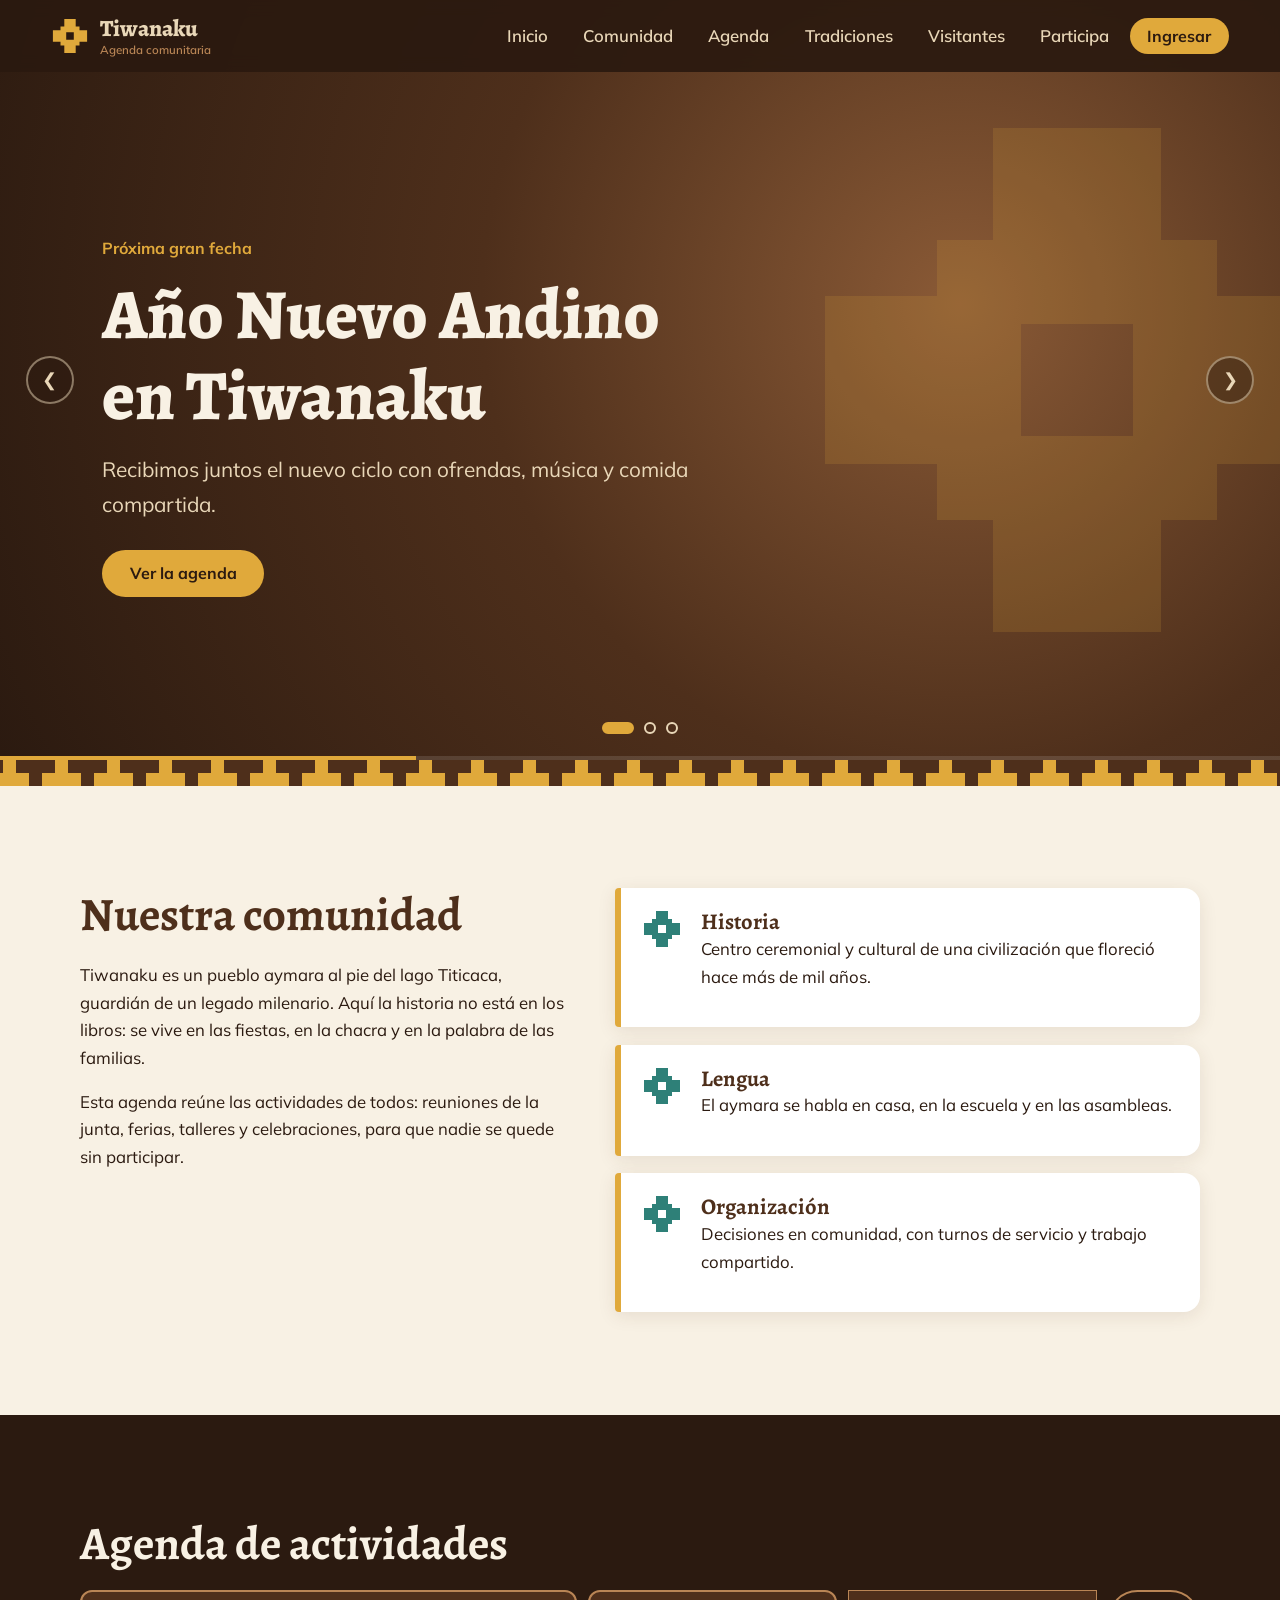
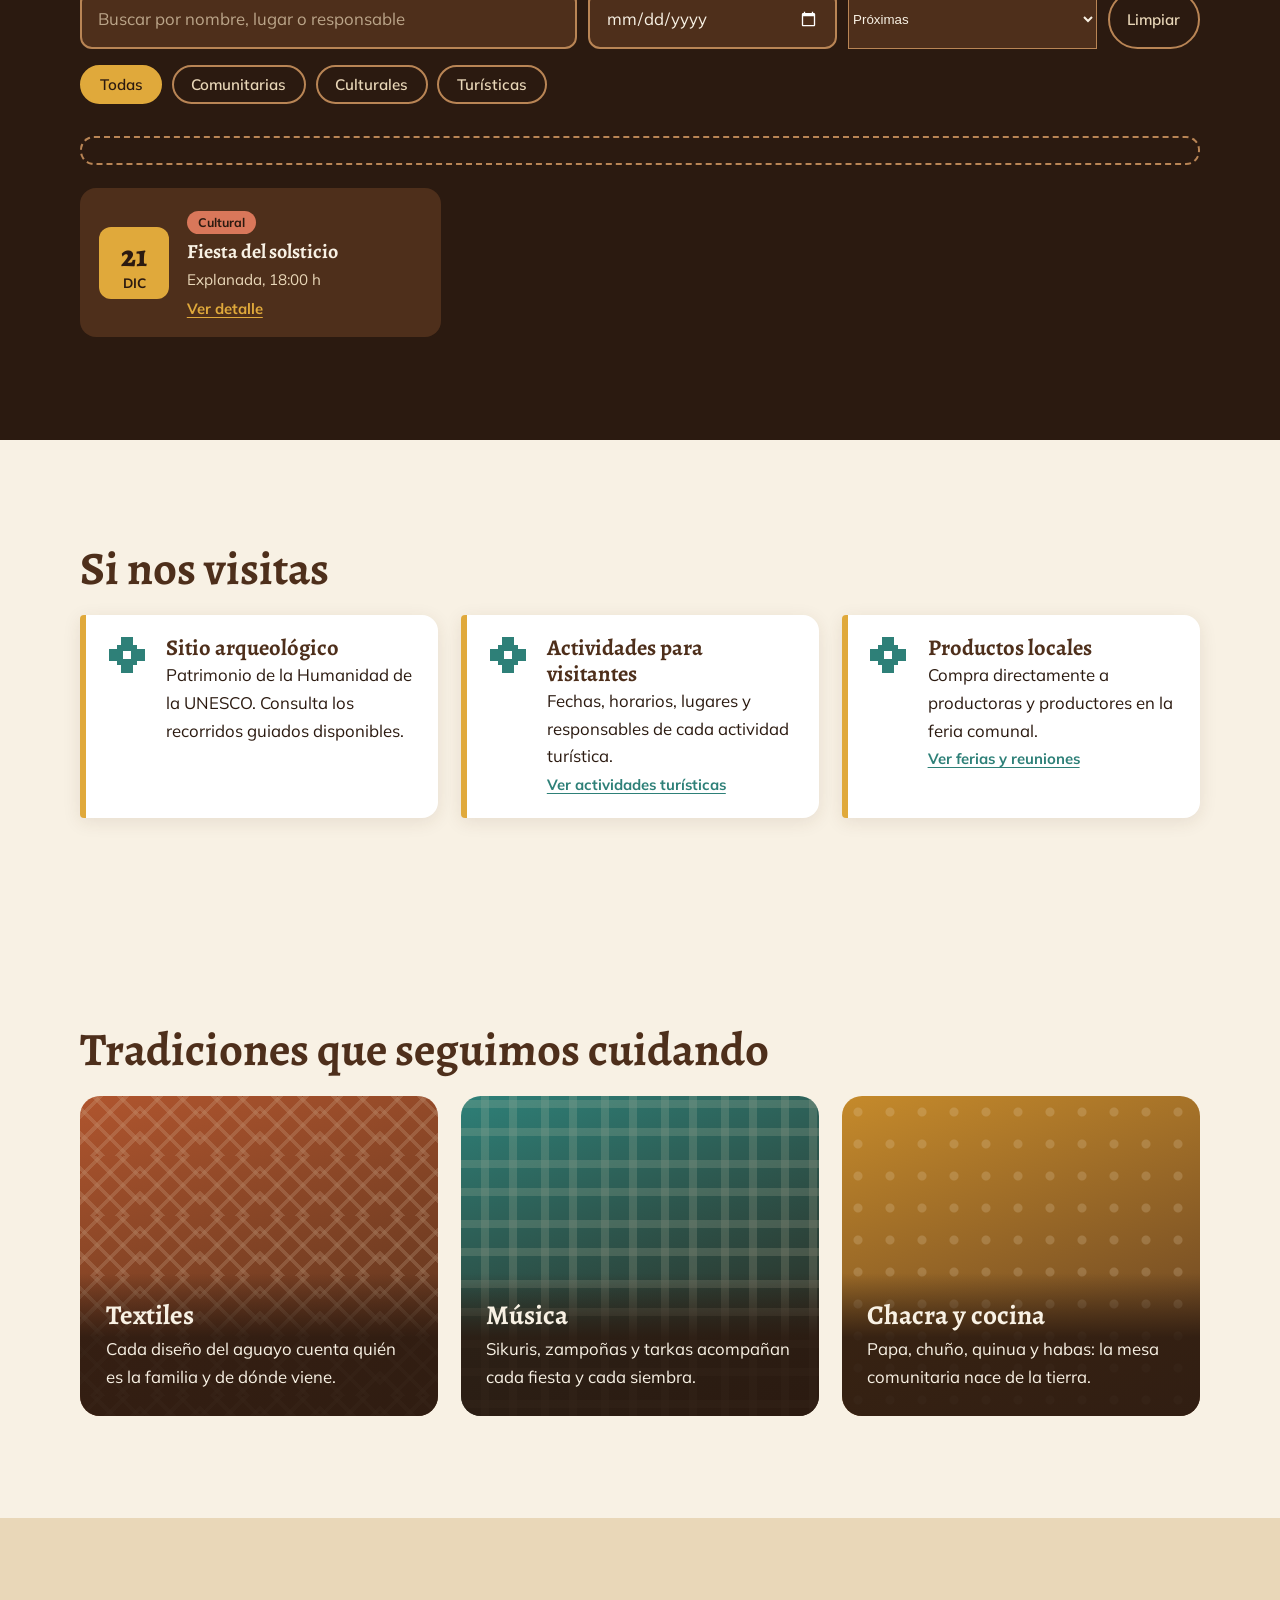
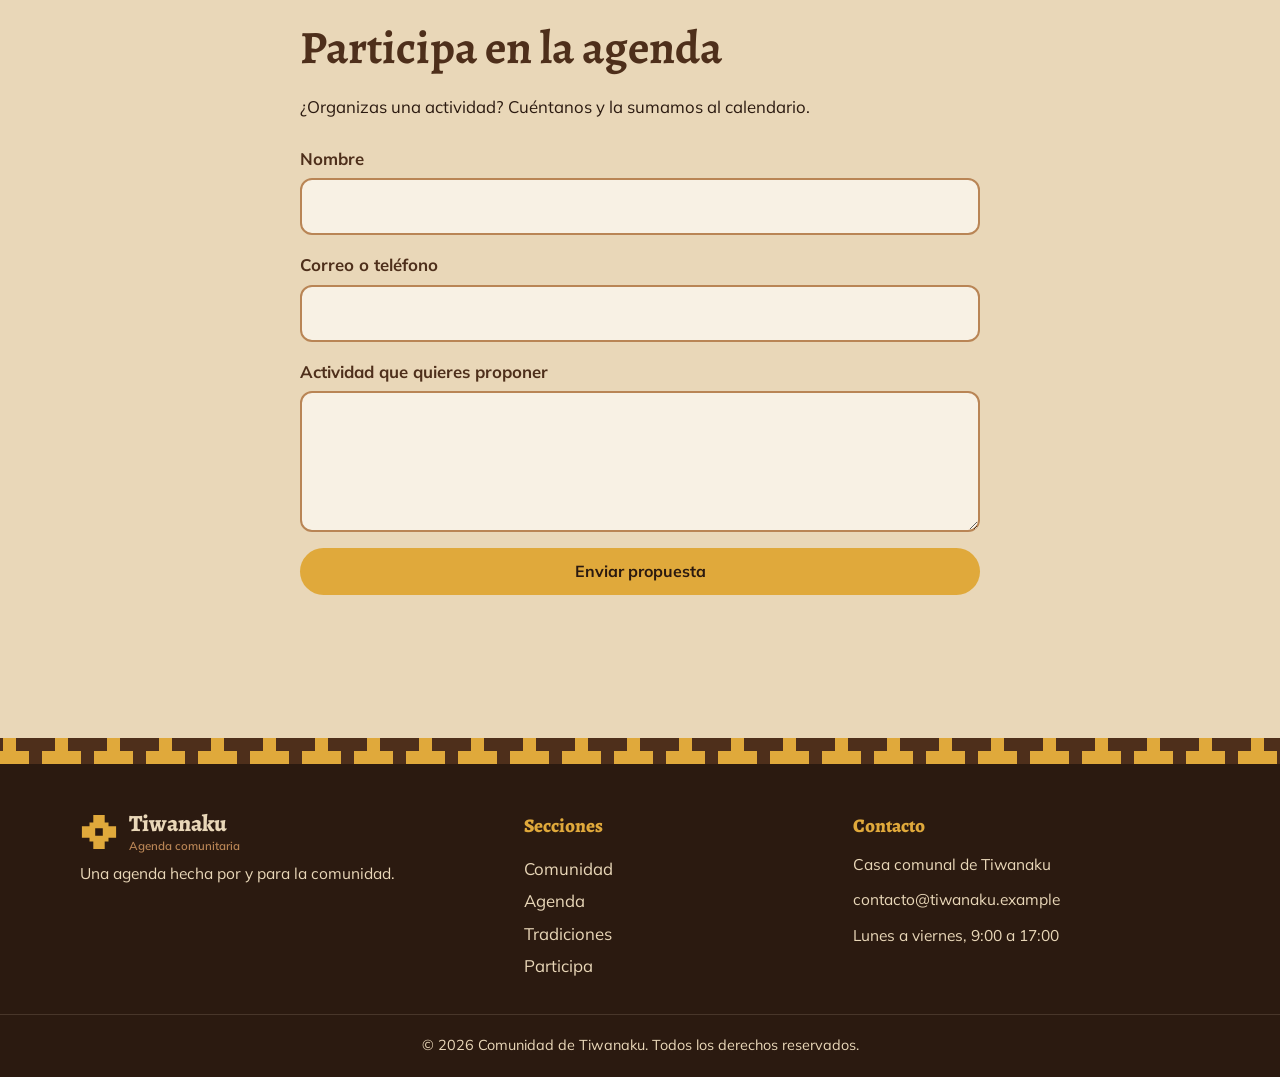
==== index.html @ 6aee9c8d "primer commit" ====
<!DOCTYPE html>
<html lang="es">
<head>
<meta charset="UTF-8">
<meta name="viewport" content="width=device-width, initial-scale=1">
<title>Agenda Comunitaria de Tiwanaku</title>
<meta name="description" content="Agenda de actividades, tradiciones y noticias de la comunidad de Tiwanaku.">
<link rel="preconnect" href="https://fonts.googleapis.com">
<link rel="preconnect" href="https://fonts.gstatic.com" crossorigin>
<link href="https://fonts.googleapis.com/css2?family=Alegreya:wght@500;700;800&family=Mulish:wght@400;600;700&display=swap" rel="stylesheet">
<link rel="stylesheet" href="styles.css">
</head>
<body>

<!-- SVG reutilizable: chakana (cruz andina escalonada) -->
<svg width="0" height="0" style="position:absolute" aria-hidden="true">
  <symbol id="chakana" viewBox="0 0 100 100">
    <path d="M35 5h30v20h10v10h20v30H75v10H65v20H35V75H25V65H5V35h20V25h10z M40 40v20h20V40z" fill="currentColor" fill-rule="evenodd"/>
  </symbol>
</svg>

<header class="header" id="inicio-top">
  <a class="logo" href="#inicio">
    <svg class="logo-icon"><use href="#chakana"/></svg>
    <span>Tiwanaku<small>Agenda comunitaria</small></span>
  </a>
  <button class="menu-btn" id="menuBtn" aria-label="Abrir menú" aria-expanded="false" aria-controls="nav">
    <span></span><span></span><span></span>
  </button>
  <nav class="nav" id="nav">
    <a href="#inicio">Inicio</a>
    <a href="#comunidad">Comunidad</a>
    <a href="#agenda">Agenda</a>
    <a href="#tradiciones">Tradiciones</a>
    <a href="#turismo">Visitantes</a>
    <a href="#participa">Participa</a>
    <button class="nav-cta" id="loginBtn" type="button">Ingresar</button>
  </nav>
</header>

<main>
  <!-- CARRUSEL -->
  <section class="hero" id="inicio" aria-roledescription="carrusel" aria-label="Destacados">
    <div class="slides" id="slides">
      <article class="slide active s1">
        <svg class="slide-art" aria-hidden="true"><use href="#chakana"/></svg>
        <div class="slide-text">
          <p class="kicker">Próxima gran fecha</p>
          <h1>Año Nuevo Andino en Tiwanaku</h1>
          <p>Recibimos juntos el nuevo ciclo con ofrendas, música y comida compartida.</p>
          <a class="btn" href="#agenda">Ver la agenda</a>
        </div>
      </article>
      <article class="slide s2">
        <svg class="slide-art" aria-hidden="true"><use href="#chakana"/></svg>
        <div class="slide-text">
          <p class="kicker">Mercado comunal</p>
          <h1>Feria de productores cada sábado</h1>
          <p>Papa nativa, quinua, tejidos y cerámica hechos por familias de la comunidad.</p>
          <a class="btn" href="#agenda">Ver horarios</a>
        </div>
      </article>
      <article class="slide s3">
        <svg class="slide-art" aria-hidden="true"><use href="#chakana"/></svg>
        <div class="slide-text">
          <p class="kicker">Saberes vivos</p>
          <h1>Talleres de tejido, música y lengua</h1>
          <p>Las abuelas y los abuelos enseñan aymara, sikuris y telar a las nuevas generaciones.</p>
          <a class="btn" href="#tradiciones">Conocer más</a>
        </div>
      </article>
    </div>
    <button class="arrow prev" id="prev" aria-label="Anterior">&#10094;</button>
    <button class="arrow next" id="next" aria-label="Siguiente">&#10095;</button>
    <div class="dots" id="dots"></div>
    <div class="progress"><i id="bar"></i></div>
  </section>

  <div class="greca" aria-hidden="true"></div>

  <!-- COMUNIDAD -->
  <section class="section" id="comunidad">
    <div class="wrap two-col">
      <div class="reveal">
        <h2>Nuestra comunidad</h2>
        <p>Tiwanaku es un pueblo aymara al pie del lago Titicaca, guardián de un legado milenario. Aquí la historia no está en los libros: se vive en las fiestas, en la chacra y en la palabra de las familias.</p>
        <p>Esta agenda reúne las actividades de todos: reuniones de la junta, ferias, talleres y celebraciones, para que nadie se quede sin participar.</p>
      </div>
      <div class="cards">
        <div class="card reveal"><svg><use href="#chakana"/></svg><h3>Historia</h3><p>Centro ceremonial y cultural de una civilización que floreció hace más de mil años.</p></div>
        <div class="card reveal"><svg><use href="#chakana"/></svg><h3>Lengua</h3><p>El aymara se habla en casa, en la escuela y en las asambleas.</p></div>
        <div class="card reveal"><svg><use href="#chakana"/></svg><h3>Organización</h3><p>Decisiones en comunidad, con turnos de servicio y trabajo compartido.</p></div>
      </div>
    </div>
  </section>

  <!-- AGENDA -->
  <section class="section dark" id="agenda">
    <div class="wrap">
      <h2 class="reveal">Agenda de actividades</h2>
      <div class="toolbar reveal">
        <input type="search" id="q" placeholder="Buscar por nombre, lugar o responsable" aria-label="Buscar actividades">
        <input type="date" id="fecha" aria-label="Filtrar por fecha">
        <select id="vista" aria-label="Mostrar actividades">
          <option value="prox">Próximas</option><option value="ant">Anteriores</option><option value="all">Todas</option>
        </select>
        <button class="chip" id="clear" type="button">Limpiar</button>
      </div>
      <div class="filters reveal" role="group" aria-label="Tipo de actividad">
        <button class="chip on" data-f="all">Todas</button>
        <button class="chip" data-f="comunitaria">Comunitarias</button>
        <button class="chip" data-f="cultural">Culturales</button>
        <button class="chip" data-f="turistica">Turísticas</button>
      </div>
      <div class="gestion" id="gestion" hidden></div>
      <div class="events" id="events" aria-live="polite"></div>
      <p class="empty" id="empty" hidden>No se encontraron actividades con estos filtros.</p>
    </div>
  </section>

  <!-- VISITANTES -->
  <section class="section" id="turismo">
    <div class="wrap">
      <h2 class="reveal">Si nos visitas</h2>
      <div class="grid3">
        <div class="card reveal"><svg><use href="#chakana"/></svg><h3>Sitio arqueológico</h3><p>Patrimonio de la Humanidad de la UNESCO. Consulta los recorridos guiados disponibles.</p></div>
        <div class="card reveal"><svg><use href="#chakana"/></svg><h3>Actividades para visitantes</h3><p>Fechas, horarios, lugares y responsables de cada actividad turística.</p><p><a class="link" href="#agenda" data-tipo="turistica">Ver actividades turísticas</a></p></div>
        <div class="card reveal"><svg><use href="#chakana"/></svg><h3>Productos locales</h3><p>Compra directamente a productoras y productores en la feria comunal.</p><p><a class="link" href="#agenda" data-tipo="comunitaria">Ver ferias y reuniones</a></p></div>
      </div>
    </div>
  </section>

  <!-- TRADICIONES -->
  <section class="section" id="tradiciones">
    <div class="wrap">
      <h2 class="reveal">Tradiciones que seguimos cuidando</h2>
      <div class="grid3">
        <figure class="trad reveal t1"><figcaption><h3>Textiles</h3><p>Cada diseño del aguayo cuenta quién es la familia y de dónde viene.</p></figcaption></figure>
        <figure class="trad reveal t2"><figcaption><h3>Música</h3><p>Sikuris, zampoñas y tarkas acompañan cada fiesta y cada siembra.</p></figcaption></figure>
        <figure class="trad reveal t3"><figcaption><h3>Chacra y cocina</h3><p>Papa, chuño, quinua y habas: la mesa comunitaria nace de la tierra.</p></figcaption></figure>
      </div>
    </div>
  </section>

  <!-- PARTICIPA -->
  <section class="section soft" id="participa">
    <div class="wrap narrow reveal">
      <h2>Participa en la agenda</h2>
      <p>¿Organizas una actividad? Cuéntanos y la sumamos al calendario.</p>
      <form id="form" novalidate>
        <label>Nombre<input name="nombre" required autocomplete="name"></label>
        <label>Correo o teléfono<input name="contacto" required autocomplete="email"></label>
        <label>Actividad que quieres proponer<textarea name="msg" rows="4" required></textarea></label>
        <button class="btn" type="submit">Enviar propuesta</button>
        <p class="note" id="note" role="status"></p>
      </form>
    </div>
  </section>
</main>

<footer class="footer">
  <div class="greca" aria-hidden="true"></div>
  <div class="wrap foot-grid">
    <div>
      <a class="logo" href="#inicio"><svg class="logo-icon"><use href="#chakana"/></svg><span>Tiwanaku<small>Agenda comunitaria</small></span></a>
      <p>Una agenda hecha por y para la comunidad.</p>
    </div>
    <div><h4>Secciones</h4><a href="#comunidad">Comunidad</a><a href="#agenda">Agenda</a><a href="#tradiciones">Tradiciones</a><a href="#participa">Participa</a></div>
    <div><h4>Contacto</h4><p>Casa comunal de Tiwanaku</p><p>contacto@tiwanaku.example</p><p>Lunes a viernes, 9:00 a 17:00</p></div>
  </div>
  <p class="copy">&copy; <span id="year"></span> Comunidad de Tiwanaku. Todos los derechos reservados.</p>
</footer>

<dialog id="dlgLogin" aria-labelledby="tLogin"><div class="dlg">
  <h3 id="tLogin">Iniciar sesión</h3>
  <form id="loginForm" novalidate>
    <label>Usuario<input name="u" autocomplete="username" required></label>
    <label>Contraseña<input name="p" type="password" autocomplete="current-password" required></label>
    <p class="note" id="loginNote" role="alert"></p>
    <div class="row"><button class="btn" type="submit">Ingresar</button><button class="btn ghost" type="button" data-close>Cancelar</button></div>
    <p class="hint">Versión de demostración. Usuarios: alcalde, secretaria, organizador, comunario, visitante. Clave: 1234</p>
  </form>
</div></dialog>

<dialog id="dlgInfo" aria-labelledby="iTitle"><div class="dlg">
  <div id="info"></div>
  <div class="row"><button class="btn ghost" type="button" data-close>Cerrar</button></div>
</div></dialog>

<dialog id="dlgForm" aria-labelledby="fTitle"><div class="dlg">
  <h3 id="fTitle">Nueva actividad</h3>
  <form id="actForm" novalidate>
    <input type="hidden" name="id">
    <label>Nombre<input name="nombre" required></label>
    <label>Descripción<textarea name="descripcion" rows="3" required></textarea></label>
    <div class="two"><label>Fecha<input name="fecha" type="date" required></label><label>Hora<input name="hora" type="time" required></label></div>
    <label>Lugar<input name="lugar" required></label>
    <div class="two"><label>Tipo<select name="tipo"><option value="comunitaria">Comunitaria</option><option value="cultural">Cultural</option><option value="turistica">Turística</option></select></label>
    <label>Responsable<input name="responsable" required></label></div>
    <p class="note" id="actNote" role="alert"></p>
    <div class="row"><button class="btn" type="submit">Guardar</button><button class="btn ghost" type="button" data-close>Cancelar</button></div>
  </form>
</div></dialog>

<dialog id="dlgRep" aria-labelledby="rTitle"><div class="dlg">
  <h3 id="rTitle">Reporte de actividades</h3>
  <div id="rep"></div>
  <div class="row"><button class="btn" type="button" onclick="window.print()">Imprimir</button><button class="btn ghost" type="button" data-close>Cerrar</button></div>
</div></dialog>

<button class="top" id="top" aria-label="Volver arriba">&#8593;</button>
<script src="script.js"></script>
</body>
</html>
---- styles.css ----
:root{
  --cafe-900:#2B1A10; --cafe-700:#4E2F1B; --cafe-500:#8A5A36; --adobe:#B98555;
  --arena:#E9D7B8; --hueso:#F8F1E4; --ocre:#E0A93B; --turquesa:#2E8078;
  --serif:'Alegreya',Georgia,serif; --sans:'Mulish',system-ui,-apple-system,'Segoe UI',sans-serif;
  --h:72px;
}
*{box-sizing:border-box;margin:0;padding:0}
html{scroll-behavior:smooth;scroll-padding-top:var(--h)}
body{font-family:var(--sans);color:var(--cafe-900);background:var(--hueso);line-height:1.65;font-size:1.05rem}
a{color:inherit;text-decoration:none}
h1,h2,h3{font-family:var(--serif);line-height:1.15}
h2{font-size:clamp(1.9rem,4vw,2.9rem);color:var(--cafe-700);margin-bottom:1.2rem}
:focus-visible{outline:3px solid var(--ocre);outline-offset:3px}
.wrap{width:min(1120px,92%);margin-inline:auto}
.narrow{width:min(680px,92%)}

/* HEADER */
.header{position:fixed;inset:0 0 auto 0;height:var(--h);z-index:50;display:flex;align-items:center;justify-content:space-between;padding:0 4%;background:rgba(43,26,16,.92);backdrop-filter:blur(8px);color:var(--arena);transition:box-shadow .3s}
.header.scrolled{box-shadow:0 6px 24px rgba(0,0,0,.35)}
.logo{display:flex;align-items:center;gap:.7rem;font-family:var(--serif);font-weight:800;font-size:1.45rem;line-height:1}
.logo small{display:block;font-family:var(--sans);font-weight:600;font-size:.72rem;color:var(--adobe);margin-top:.25rem}
.logo-icon{width:38px;height:38px;color:var(--ocre);transition:transform .8s}
.logo:hover .logo-icon{transform:rotate(90deg)}
.nav{display:flex;align-items:center;gap:.4rem}
.nav a{padding:.5rem .9rem;border-radius:999px;font-weight:600;position:relative;transition:background .25s,color .25s}
.nav a:hover{background:rgba(233,215,184,.14);color:#fff}
.nav .nav-cta{background:var(--ocre);color:var(--cafe-900)}
.nav .nav-cta:hover{background:#f0bb52;color:var(--cafe-900)}
.menu-btn{display:none;background:none;border:0;width:44px;height:44px;cursor:pointer;flex-direction:column;justify-content:center;align-items:center;gap:6px}
.menu-btn span{width:26px;height:3px;background:var(--arena);border-radius:2px;transition:transform .3s,opacity .3s}
.menu-btn[aria-expanded=true] span:nth-child(1){transform:translateY(9px) rotate(45deg)}
.menu-btn[aria-expanded=true] span:nth-child(2){opacity:0}
.menu-btn[aria-expanded=true] span:nth-child(3){transform:translateY(-9px) rotate(-45deg)}

/* CARRUSEL */
.hero{position:relative;height:min(92vh,760px);min-height:520px;overflow:hidden;background:var(--cafe-900);color:var(--hueso)}
.slides{position:absolute;inset:0}
.slide{position:absolute;inset:0;display:flex;align-items:center;padding:var(--h) 8% 0;opacity:0;visibility:hidden;transition:opacity 1s ease,visibility 1s}
.slide.active{opacity:1;visibility:visible}
.s1{background:radial-gradient(circle at 75% 40%,#8A5A36 0,#4E2F1B 45%,#2B1A10 100%)}
.s2{background:radial-gradient(circle at 25% 60%,#A06B3F 0,#5C3A22 45%,#2B1A10 100%)}
.s3{background:radial-gradient(circle at 70% 55%,#2E6B65 0,#3E3524 50%,#2B1A10 100%)}
.slide-art{position:absolute;right:-6%;top:50%;width:min(62vw,560px);height:min(62vw,560px);color:var(--ocre);opacity:.16;transform:translateY(-50%) rotate(0);animation:spin 90s linear infinite}
@keyframes spin{to{transform:translateY(-50%) rotate(360deg)}}
.slide-text{position:relative;max-width:640px}
.kicker{color:var(--ocre);font-weight:700;margin-bottom:.8rem;font-size:1rem}
.slide h1{font-size:clamp(2.3rem,6vw,4.4rem);font-weight:800;margin-bottom:1rem}
.slide-text>p:not(.kicker){font-size:clamp(1.05rem,2vw,1.3rem);color:var(--arena);margin-bottom:1.8rem;max-width:52ch}
.slide.active .slide-text>*{animation:rise .9s cubic-bezier(.2,.7,.2,1) both}
.slide.active .slide-text>:nth-child(2){animation-delay:.12s}
.slide.active .slide-text>:nth-child(3){animation-delay:.24s}
.slide.active .slide-text>:nth-child(4){animation-delay:.36s}
@keyframes rise{from{opacity:0;transform:translateY(28px)}to{opacity:1;transform:none}}
.btn{display:inline-block;background:var(--ocre);color:var(--cafe-900);font:700 1rem var(--sans);padding:.85rem 1.7rem;border:0;border-radius:999px;cursor:pointer;transition:transform .25s,box-shadow .25s,background .25s}
.btn:hover{transform:translateY(-3px);box-shadow:0 10px 22px rgba(224,169,59,.35);background:#f0bb52}
.arrow{position:absolute;top:50%;transform:translateY(-50%);z-index:5;width:48px;height:48px;border-radius:50%;border:2px solid rgba(233,215,184,.5);background:rgba(43,26,16,.45);color:var(--arena);font-size:1.1rem;cursor:pointer;transition:background .25s}
.arrow:hover{background:var(--ocre);color:var(--cafe-900)}
.prev{left:2%}.next{right:2%}
.dots{position:absolute;bottom:26px;left:50%;transform:translateX(-50%);display:flex;gap:10px;z-index:5}
.dots button{width:12px;height:12px;border-radius:50%;border:2px solid var(--arena);background:transparent;cursor:pointer;transition:all .3s}
.dots button.on{background:var(--ocre);border-color:var(--ocre);width:32px;border-radius:8px}
.progress{position:absolute;bottom:0;left:0;right:0;height:4px;background:rgba(255,255,255,.12)}
.progress i{display:block;height:100%;width:0;background:var(--ocre)}

/* GRECA ESCALONADA (motivo andino) */
.greca{height:26px;background-color:var(--cafe-700);background-image:url("data:image/svg+xml,%3Csvg xmlns='http://www.w3.org/2000/svg' width='52' height='26'%3E%3Cpath d='M0 26V13h13V0h13v13h13v13z' fill='%23E0A93B'/%3E%3C/svg%3E");background-size:52px 26px;background-repeat:repeat-x;background-position:bottom}

/* SECCIONES */
.section{padding:clamp(3.5rem,8vw,6.5rem) 0}
.two-col{display:grid;grid-template-columns:1fr 1.2fr;gap:3rem;align-items:start}
.two-col p{margin-bottom:1rem;max-width:60ch}
.cards{display:grid;gap:1.1rem}
.card{background:#fff;border-left:6px solid var(--ocre);padding:1.3rem 1.5rem 1.3rem 5rem;position:relative;border-radius:4px 16px 16px 4px;box-shadow:0 4px 18px rgba(78,47,27,.1);transition:transform .3s,box-shadow .3s}
.card:hover{transform:translateX(8px);box-shadow:0 10px 26px rgba(78,47,27,.18)}
.card svg{position:absolute;left:1.3rem;top:1.3rem;width:40px;height:40px;color:var(--turquesa)}
.card h3{font-size:1.4rem;color:var(--cafe-700)}

.dark{background:var(--cafe-900);color:var(--arena)}
.dark h2{color:var(--hueso)}
.filters{display:flex;flex-wrap:wrap;gap:.6rem;margin-bottom:2rem}
.chip{font:600 .95rem var(--sans);padding:.5rem 1.1rem;border-radius:999px;border:2px solid var(--adobe);background:transparent;color:var(--arena);cursor:pointer;transition:all .25s}
.chip:hover{border-color:var(--ocre)}
.chip.on{background:var(--ocre);border-color:var(--ocre);color:var(--cafe-900)}
.events{display:grid;grid-template-columns:repeat(auto-fill,minmax(320px,1fr));gap:1.2rem}
.event{display:flex;gap:1.1rem;align-items:center;background:var(--cafe-700);padding:1.2rem;border-radius:16px;transition:transform .3s,background .3s;animation:pop .5s both}
.event:hover{transform:translateY(-6px);background:#5E3A22}
.event[hidden]{display:none}
@keyframes pop{from{opacity:0;transform:scale(.94)}to{opacity:1;transform:none}}
.event time{flex:none;width:70px;text-align:center;background:var(--ocre);color:var(--cafe-900);border-radius:12px;padding:.5rem 0;font-weight:700;font-size:.85rem;line-height:1.1}
.event time b{display:block;font:800 1.9rem var(--serif)}
.event h3{font-size:1.25rem;color:var(--hueso);margin-bottom:.25rem}
.event p{font-size:.95rem;color:var(--arena)}
.empty{margin-top:1.5rem;font-style:italic}

.grid3{display:grid;grid-template-columns:repeat(auto-fit,minmax(260px,1fr));gap:1.4rem}
.trad{min-height:320px;border-radius:20px;overflow:hidden;position:relative;display:flex;align-items:flex-end;color:var(--hueso);transition:transform .4s}
.trad::before{content:"";position:absolute;inset:0;background-size:60px 60px;opacity:.35;transition:transform .8s}
.trad:hover{transform:translateY(-8px)}
.trad:hover::before{transform:scale(1.15) rotate(3deg)}
.t1{background:linear-gradient(160deg,#B0552E,#4E2F1B)}
.t2{background:linear-gradient(160deg,#2E8078,#2B1A10)}
.t3{background:linear-gradient(160deg,#C58A2B,#5C3A22)}
.t1::before{background-image:repeating-linear-gradient(45deg,transparent 0 14px,rgba(233,215,184,.5) 14px 18px),repeating-linear-gradient(-45deg,transparent 0 14px,rgba(233,215,184,.5) 14px 18px)}
.t2::before{background-image:repeating-linear-gradient(90deg,transparent 0 20px,rgba(233,215,184,.45) 20px 28px),repeating-linear-gradient(0deg,transparent 0 20px,rgba(233,215,184,.45) 20px 28px)}
.t3::before{background-image:radial-gradient(circle,rgba(233,215,184,.6) 4px,transparent 5px);background-size:32px 32px}
.trad figcaption{position:relative;padding:1.6rem;background:linear-gradient(transparent,rgba(43,26,16,.88) 45%);width:100%}
.trad h3{font-size:1.7rem;margin-bottom:.3rem}

.soft{background:var(--arena)}
form{display:grid;gap:1rem;margin-top:1.5rem}
label{display:grid;gap:.35rem;font-weight:700;color:var(--cafe-700)}
input,textarea{font:inherit;padding:.8rem 1rem;border:2px solid var(--adobe);border-radius:12px;background:var(--hueso);color:var(--cafe-900);transition:border-color .25s,box-shadow .25s}
input:focus,textarea:focus{outline:0;border-color:var(--turquesa);box-shadow:0 0 0 4px rgba(46,128,120,.2)}
.invalid{border-color:#B0352E}
.note{font-weight:700;color:var(--turquesa);min-height:1.5em}

/* FOOTER */
.footer{background:var(--cafe-900);color:var(--arena)}
.foot-grid{display:grid;grid-template-columns:1.4fr 1fr 1.2fr;gap:2.5rem;padding:3rem 0 2rem}
.foot-grid h4{font:800 1.2rem var(--serif);color:var(--ocre);margin-bottom:.8rem}
.foot-grid a:not(.logo){display:block;padding:.15rem 0;transition:color .2s,padding .2s}
.foot-grid a:not(.logo):hover{color:var(--ocre);padding-left:6px}
.foot-grid p{margin-top:.6rem;font-size:.97rem}
.copy{text-align:center;padding:1.2rem 4%;border-top:1px solid rgba(233,215,184,.15);font-size:.9rem}
.top{position:fixed;right:20px;bottom:20px;width:48px;height:48px;border-radius:50%;border:0;background:var(--ocre);color:var(--cafe-900);font-size:1.3rem;font-weight:700;cursor:pointer;opacity:0;transform:translateY(20px);pointer-events:none;transition:all .3s;z-index:40}
.top.show{opacity:1;transform:none;pointer-events:auto}

/* ANIMACION AL HACER SCROLL */
.reveal{opacity:0;transform:translateY(34px);transition:opacity .8s ease,transform .8s cubic-bezier(.2,.7,.2,1)}
.reveal.in{opacity:1;transform:none}

/* RESPONSIVE */
@media(max-width:900px){
  .two-col,.foot-grid{grid-template-columns:1fr}
  .menu-btn{display:flex}
  .nav{position:fixed;top:var(--h);left:0;right:0;flex-direction:column;align-items:stretch;background:var(--cafe-900);padding:1rem 4% 1.5rem;gap:.3rem;transform:translateY(-130%);transition:transform .4s ease;box-shadow:0 14px 24px rgba(0,0,0,.4)}
  .nav.open{transform:none}
  .nav a{padding:.85rem 1rem;text-align:center}
}
@media(max-width:600px){
  html{font-size:15.5px}
  .arrow{display:none}
  .slide{padding-inline:6%}
  .events{grid-template-columns:1fr}
  .event time{width:62px}
}
@media(prefers-reduced-motion:reduce){
  *,*::before,*::after{animation:none!important;transition:none!important;scroll-behavior:auto!important}
  .reveal{opacity:1;transform:none}
}

/* ---- Agenda dinámica, sesión y diálogos ---- */
.nav button.nav-cta{font:700 1rem var(--sans);border:0;cursor:pointer;padding:.5rem 1.1rem;border-radius:999px;background:var(--ocre);color:var(--cafe-900);transition:background .25s}
.nav button.nav-cta:hover{background:#f0bb52}
.toolbar{display:grid;grid-template-columns:2fr 1fr 1fr auto;gap:.7rem;margin-bottom:1rem}
.toolbar input,.toolbar select{background:var(--cafe-700);color:var(--hueso);border-color:var(--adobe)}
.toolbar ::placeholder{color:var(--arena);opacity:.7}
.toolbar input[type=date]{color-scheme:dark}
.gestion{display:flex;flex-wrap:wrap;align-items:center;gap:.8rem;margin-bottom:1.4rem;padding:.8rem 1.1rem;border:2px dashed var(--adobe);border-radius:14px}
.gestion span{margin-right:auto}
.btn.sm{padding:.5rem 1.1rem;font-size:.92rem}
.btn.ghost{background:transparent;border:2px solid var(--adobe);color:inherit}
.btn.ghost:hover{background:rgba(185,133,85,.2);box-shadow:none}
.tag{display:inline-block;font-size:.78rem;font-weight:700;padding:.1rem .7rem;border-radius:999px;margin-bottom:.35rem;background:var(--adobe);color:var(--cafe-900)}
.tag.cultural{background:#D9775A}.tag.turistica{background:#5FB3A9}.tag.comunitaria{background:var(--ocre)}
.acts{display:flex;flex-wrap:wrap;gap:.3rem 1rem;margin-top:.45rem}
.link{background:none;border:0;padding:0;font:700 .93rem var(--sans);color:var(--ocre);cursor:pointer;text-decoration:underline;text-underline-offset:3px}
.card .link{color:var(--turquesa)}
.link.danger{color:#F08A7A}
#turismo .grid3{grid-template-columns:repeat(auto-fit,minmax(280px,1fr))}
#turismo .card{padding-left:5rem}
dialog{border:0;border-radius:20px;padding:0;width:min(560px,92vw);max-height:90vh;background:var(--hueso);color:var(--cafe-900);box-shadow:0 30px 70px rgba(0,0,0,.5)}
dialog::backdrop{background:rgba(43,26,16,.7);backdrop-filter:blur(3px)}
dialog[open]{animation:pop .3s both}
.dlg{padding:1.8rem;overflow:auto;max-height:90vh}
.dlg h3{font-size:1.7rem;color:var(--cafe-700);margin-bottom:.8rem}
.dlg form{margin-top:0}
.dlg textarea,.dlg select{font:inherit;padding:.8rem 1rem;border:2px solid var(--adobe);border-radius:12px;background:#fff;color:var(--cafe-900)}
.row{display:flex;flex-wrap:wrap;gap:.7rem;margin-top:1.2rem}
.two{display:grid;grid-template-columns:1fr 1fr;gap:1rem}
.hint{font-size:.85rem;color:var(--cafe-500)}
.info-list{list-style:none;margin:1rem 0 0;display:grid;gap:.4rem}
.info-list b{color:var(--cafe-700)}
.bar{display:grid;grid-template-columns:110px 1fr 30px;gap:.6rem;align-items:center;margin:.4rem 0}
.bar i{display:block;height:14px;border-radius:8px;background:var(--ocre);transition:width .6s}
@media(max-width:900px){.nav button.nav-cta{padding:.85rem 1rem}.toolbar{grid-template-columns:1fr 1fr}.toolbar #q{grid-column:1/-1}}
@media(max-width:600px){.two{grid-template-columns:1fr}}
@media print{body>*:not(dialog){display:none}dialog{box-shadow:none;position:static;width:100%}.row{display:none}}
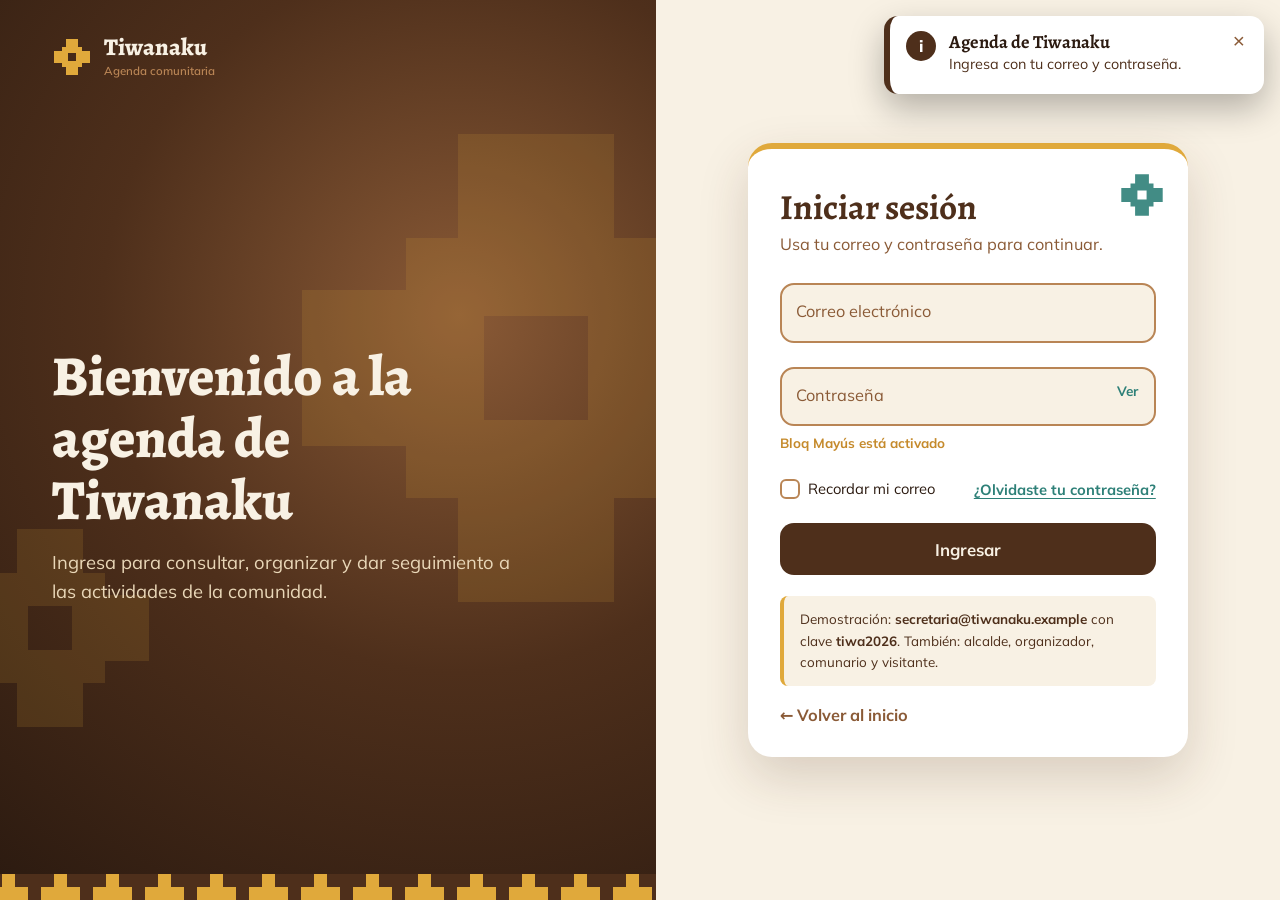
==== commit e3461189: "Add files via upload" ====
--- a/index.html
+++ b/index.html
@@ -5,6 +5,7 @@
 <meta name="viewport" content="width=device-width, initial-scale=1">
 <title>Agenda Comunitaria de Tiwanaku</title>
 <meta name="description" content="Agenda de actividades, tradiciones y noticias de la comunidad de Tiwanaku.">
+<script>try{if(!sessionStorage.getItem('tiwanaku_sesion'))location.replace('login.html')}catch(e){location.replace('login.html')}</script>
 <link rel="preconnect" href="https://fonts.googleapis.com">
 <link rel="preconnect" href="https://fonts.gstatic.com" crossorigin>
 <link href="https://fonts.googleapis.com/css2?family=Alegreya:wght@500;700;800&family=Mulish:wght@400;600;700&display=swap" rel="stylesheet">
@@ -34,7 +35,7 @@
     <a href="#tradiciones">Tradiciones</a>
     <a href="#turismo">Visitantes</a>
     <a href="#participa">Participa</a>
-    <button class="nav-cta" id="loginBtn" type="button">Ingresar</button>
+    <button class="nav-cta" id="loginBtn" type="button">Salir</button>
   </nav>
 </header>
 
@@ -171,17 +172,6 @@
   <p class="copy">&copy; <span id="year"></span> Comunidad de Tiwanaku. Todos los derechos reservados.</p>
 </footer>
 
-<dialog id="dlgLogin" aria-labelledby="tLogin"><div class="dlg">
-  <h3 id="tLogin">Iniciar sesión</h3>
-  <form id="loginForm" novalidate>
-    <label>Usuario<input name="u" autocomplete="username" required></label>
-    <label>Contraseña<input name="p" type="password" autocomplete="current-password" required></label>
-    <p class="note" id="loginNote" role="alert"></p>
-    <div class="row"><button class="btn" type="submit">Ingresar</button><button class="btn ghost" type="button" data-close>Cancelar</button></div>
-    <p class="hint">Versión de demostración. Usuarios: alcalde, secretaria, organizador, comunario, visitante. Clave: 1234</p>
-  </form>
-</div></dialog>
-
 <dialog id="dlgInfo" aria-labelledby="iTitle"><div class="dlg">
   <div id="info"></div>
   <div class="row"><button class="btn ghost" type="button" data-close>Cerrar</button></div>
@@ -211,4 +201,4 @@
 <button class="top" id="top" aria-label="Volver arriba">&#8593;</button>
 <script src="script.js"></script>
 </body>
-</html>+</html>
--- a/styles.css
+++ b/styles.css
@@ -1,188 +1,188 @@
-:root{
-  --cafe-900:#2B1A10; --cafe-700:#4E2F1B; --cafe-500:#8A5A36; --adobe:#B98555;
-  --arena:#E9D7B8; --hueso:#F8F1E4; --ocre:#E0A93B; --turquesa:#2E8078;
-  --serif:'Alegreya',Georgia,serif; --sans:'Mulish',system-ui,-apple-system,'Segoe UI',sans-serif;
-  --h:72px;
-}
-*{box-sizing:border-box;margin:0;padding:0}
-html{scroll-behavior:smooth;scroll-padding-top:var(--h)}
-body{font-family:var(--sans);color:var(--cafe-900);background:var(--hueso);line-height:1.65;font-size:1.05rem}
-a{color:inherit;text-decoration:none}
-h1,h2,h3{font-family:var(--serif);line-height:1.15}
-h2{font-size:clamp(1.9rem,4vw,2.9rem);color:var(--cafe-700);margin-bottom:1.2rem}
-:focus-visible{outline:3px solid var(--ocre);outline-offset:3px}
-.wrap{width:min(1120px,92%);margin-inline:auto}
-.narrow{width:min(680px,92%)}
-
-/* HEADER */
-.header{position:fixed;inset:0 0 auto 0;height:var(--h);z-index:50;display:flex;align-items:center;justify-content:space-between;padding:0 4%;background:rgba(43,26,16,.92);backdrop-filter:blur(8px);color:var(--arena);transition:box-shadow .3s}
-.header.scrolled{box-shadow:0 6px 24px rgba(0,0,0,.35)}
-.logo{display:flex;align-items:center;gap:.7rem;font-family:var(--serif);font-weight:800;font-size:1.45rem;line-height:1}
-.logo small{display:block;font-family:var(--sans);font-weight:600;font-size:.72rem;color:var(--adobe);margin-top:.25rem}
-.logo-icon{width:38px;height:38px;color:var(--ocre);transition:transform .8s}
-.logo:hover .logo-icon{transform:rotate(90deg)}
-.nav{display:flex;align-items:center;gap:.4rem}
-.nav a{padding:.5rem .9rem;border-radius:999px;font-weight:600;position:relative;transition:background .25s,color .25s}
-.nav a:hover{background:rgba(233,215,184,.14);color:#fff}
-.nav .nav-cta{background:var(--ocre);color:var(--cafe-900)}
-.nav .nav-cta:hover{background:#f0bb52;color:var(--cafe-900)}
-.menu-btn{display:none;background:none;border:0;width:44px;height:44px;cursor:pointer;flex-direction:column;justify-content:center;align-items:center;gap:6px}
-.menu-btn span{width:26px;height:3px;background:var(--arena);border-radius:2px;transition:transform .3s,opacity .3s}
-.menu-btn[aria-expanded=true] span:nth-child(1){transform:translateY(9px) rotate(45deg)}
-.menu-btn[aria-expanded=true] span:nth-child(2){opacity:0}
-.menu-btn[aria-expanded=true] span:nth-child(3){transform:translateY(-9px) rotate(-45deg)}
-
-/* CARRUSEL */
-.hero{position:relative;height:min(92vh,760px);min-height:520px;overflow:hidden;background:var(--cafe-900);color:var(--hueso)}
-.slides{position:absolute;inset:0}
-.slide{position:absolute;inset:0;display:flex;align-items:center;padding:var(--h) 8% 0;opacity:0;visibility:hidden;transition:opacity 1s ease,visibility 1s}
-.slide.active{opacity:1;visibility:visible}
-.s1{background:radial-gradient(circle at 75% 40%,#8A5A36 0,#4E2F1B 45%,#2B1A10 100%)}
-.s2{background:radial-gradient(circle at 25% 60%,#A06B3F 0,#5C3A22 45%,#2B1A10 100%)}
-.s3{background:radial-gradient(circle at 70% 55%,#2E6B65 0,#3E3524 50%,#2B1A10 100%)}
-.slide-art{position:absolute;right:-6%;top:50%;width:min(62vw,560px);height:min(62vw,560px);color:var(--ocre);opacity:.16;transform:translateY(-50%) rotate(0);animation:spin 90s linear infinite}
-@keyframes spin{to{transform:translateY(-50%) rotate(360deg)}}
-.slide-text{position:relative;max-width:640px}
-.kicker{color:var(--ocre);font-weight:700;margin-bottom:.8rem;font-size:1rem}
-.slide h1{font-size:clamp(2.3rem,6vw,4.4rem);font-weight:800;margin-bottom:1rem}
-.slide-text>p:not(.kicker){font-size:clamp(1.05rem,2vw,1.3rem);color:var(--arena);margin-bottom:1.8rem;max-width:52ch}
-.slide.active .slide-text>*{animation:rise .9s cubic-bezier(.2,.7,.2,1) both}
-.slide.active .slide-text>:nth-child(2){animation-delay:.12s}
-.slide.active .slide-text>:nth-child(3){animation-delay:.24s}
-.slide.active .slide-text>:nth-child(4){animation-delay:.36s}
-@keyframes rise{from{opacity:0;transform:translateY(28px)}to{opacity:1;transform:none}}
-.btn{display:inline-block;background:var(--ocre);color:var(--cafe-900);font:700 1rem var(--sans);padding:.85rem 1.7rem;border:0;border-radius:999px;cursor:pointer;transition:transform .25s,box-shadow .25s,background .25s}
-.btn:hover{transform:translateY(-3px);box-shadow:0 10px 22px rgba(224,169,59,.35);background:#f0bb52}
-.arrow{position:absolute;top:50%;transform:translateY(-50%);z-index:5;width:48px;height:48px;border-radius:50%;border:2px solid rgba(233,215,184,.5);background:rgba(43,26,16,.45);color:var(--arena);font-size:1.1rem;cursor:pointer;transition:background .25s}
-.arrow:hover{background:var(--ocre);color:var(--cafe-900)}
-.prev{left:2%}.next{right:2%}
-.dots{position:absolute;bottom:26px;left:50%;transform:translateX(-50%);display:flex;gap:10px;z-index:5}
-.dots button{width:12px;height:12px;border-radius:50%;border:2px solid var(--arena);background:transparent;cursor:pointer;transition:all .3s}
-.dots button.on{background:var(--ocre);border-color:var(--ocre);width:32px;border-radius:8px}
-.progress{position:absolute;bottom:0;left:0;right:0;height:4px;background:rgba(255,255,255,.12)}
-.progress i{display:block;height:100%;width:0;background:var(--ocre)}
-
-/* GRECA ESCALONADA (motivo andino) */
-.greca{height:26px;background-color:var(--cafe-700);background-image:url("data:image/svg+xml,%3Csvg xmlns='http://www.w3.org/2000/svg' width='52' height='26'%3E%3Cpath d='M0 26V13h13V0h13v13h13v13z' fill='%23E0A93B'/%3E%3C/svg%3E");background-size:52px 26px;background-repeat:repeat-x;background-position:bottom}
-
-/* SECCIONES */
-.section{padding:clamp(3.5rem,8vw,6.5rem) 0}
-.two-col{display:grid;grid-template-columns:1fr 1.2fr;gap:3rem;align-items:start}
-.two-col p{margin-bottom:1rem;max-width:60ch}
-.cards{display:grid;gap:1.1rem}
-.card{background:#fff;border-left:6px solid var(--ocre);padding:1.3rem 1.5rem 1.3rem 5rem;position:relative;border-radius:4px 16px 16px 4px;box-shadow:0 4px 18px rgba(78,47,27,.1);transition:transform .3s,box-shadow .3s}
-.card:hover{transform:translateX(8px);box-shadow:0 10px 26px rgba(78,47,27,.18)}
-.card svg{position:absolute;left:1.3rem;top:1.3rem;width:40px;height:40px;color:var(--turquesa)}
-.card h3{font-size:1.4rem;color:var(--cafe-700)}
-
-.dark{background:var(--cafe-900);color:var(--arena)}
-.dark h2{color:var(--hueso)}
-.filters{display:flex;flex-wrap:wrap;gap:.6rem;margin-bottom:2rem}
-.chip{font:600 .95rem var(--sans);padding:.5rem 1.1rem;border-radius:999px;border:2px solid var(--adobe);background:transparent;color:var(--arena);cursor:pointer;transition:all .25s}
-.chip:hover{border-color:var(--ocre)}
-.chip.on{background:var(--ocre);border-color:var(--ocre);color:var(--cafe-900)}
-.events{display:grid;grid-template-columns:repeat(auto-fill,minmax(320px,1fr));gap:1.2rem}
-.event{display:flex;gap:1.1rem;align-items:center;background:var(--cafe-700);padding:1.2rem;border-radius:16px;transition:transform .3s,background .3s;animation:pop .5s both}
-.event:hover{transform:translateY(-6px);background:#5E3A22}
-.event[hidden]{display:none}
-@keyframes pop{from{opacity:0;transform:scale(.94)}to{opacity:1;transform:none}}
-.event time{flex:none;width:70px;text-align:center;background:var(--ocre);color:var(--cafe-900);border-radius:12px;padding:.5rem 0;font-weight:700;font-size:.85rem;line-height:1.1}
-.event time b{display:block;font:800 1.9rem var(--serif)}
-.event h3{font-size:1.25rem;color:var(--hueso);margin-bottom:.25rem}
-.event p{font-size:.95rem;color:var(--arena)}
-.empty{margin-top:1.5rem;font-style:italic}
-
-.grid3{display:grid;grid-template-columns:repeat(auto-fit,minmax(260px,1fr));gap:1.4rem}
-.trad{min-height:320px;border-radius:20px;overflow:hidden;position:relative;display:flex;align-items:flex-end;color:var(--hueso);transition:transform .4s}
-.trad::before{content:"";position:absolute;inset:0;background-size:60px 60px;opacity:.35;transition:transform .8s}
-.trad:hover{transform:translateY(-8px)}
-.trad:hover::before{transform:scale(1.15) rotate(3deg)}
-.t1{background:linear-gradient(160deg,#B0552E,#4E2F1B)}
-.t2{background:linear-gradient(160deg,#2E8078,#2B1A10)}
-.t3{background:linear-gradient(160deg,#C58A2B,#5C3A22)}
-.t1::before{background-image:repeating-linear-gradient(45deg,transparent 0 14px,rgba(233,215,184,.5) 14px 18px),repeating-linear-gradient(-45deg,transparent 0 14px,rgba(233,215,184,.5) 14px 18px)}
-.t2::before{background-image:repeating-linear-gradient(90deg,transparent 0 20px,rgba(233,215,184,.45) 20px 28px),repeating-linear-gradient(0deg,transparent 0 20px,rgba(233,215,184,.45) 20px 28px)}
-.t3::before{background-image:radial-gradient(circle,rgba(233,215,184,.6) 4px,transparent 5px);background-size:32px 32px}
-.trad figcaption{position:relative;padding:1.6rem;background:linear-gradient(transparent,rgba(43,26,16,.88) 45%);width:100%}
-.trad h3{font-size:1.7rem;margin-bottom:.3rem}
-
-.soft{background:var(--arena)}
-form{display:grid;gap:1rem;margin-top:1.5rem}
-label{display:grid;gap:.35rem;font-weight:700;color:var(--cafe-700)}
-input,textarea{font:inherit;padding:.8rem 1rem;border:2px solid var(--adobe);border-radius:12px;background:var(--hueso);color:var(--cafe-900);transition:border-color .25s,box-shadow .25s}
-input:focus,textarea:focus{outline:0;border-color:var(--turquesa);box-shadow:0 0 0 4px rgba(46,128,120,.2)}
-.invalid{border-color:#B0352E}
-.note{font-weight:700;color:var(--turquesa);min-height:1.5em}
-
-/* FOOTER */
-.footer{background:var(--cafe-900);color:var(--arena)}
-.foot-grid{display:grid;grid-template-columns:1.4fr 1fr 1.2fr;gap:2.5rem;padding:3rem 0 2rem}
-.foot-grid h4{font:800 1.2rem var(--serif);color:var(--ocre);margin-bottom:.8rem}
-.foot-grid a:not(.logo){display:block;padding:.15rem 0;transition:color .2s,padding .2s}
-.foot-grid a:not(.logo):hover{color:var(--ocre);padding-left:6px}
-.foot-grid p{margin-top:.6rem;font-size:.97rem}
-.copy{text-align:center;padding:1.2rem 4%;border-top:1px solid rgba(233,215,184,.15);font-size:.9rem}
-.top{position:fixed;right:20px;bottom:20px;width:48px;height:48px;border-radius:50%;border:0;background:var(--ocre);color:var(--cafe-900);font-size:1.3rem;font-weight:700;cursor:pointer;opacity:0;transform:translateY(20px);pointer-events:none;transition:all .3s;z-index:40}
-.top.show{opacity:1;transform:none;pointer-events:auto}
-
-/* ANIMACION AL HACER SCROLL */
-.reveal{opacity:0;transform:translateY(34px);transition:opacity .8s ease,transform .8s cubic-bezier(.2,.7,.2,1)}
-.reveal.in{opacity:1;transform:none}
-
-/* RESPONSIVE */
-@media(max-width:900px){
-  .two-col,.foot-grid{grid-template-columns:1fr}
-  .menu-btn{display:flex}
-  .nav{position:fixed;top:var(--h);left:0;right:0;flex-direction:column;align-items:stretch;background:var(--cafe-900);padding:1rem 4% 1.5rem;gap:.3rem;transform:translateY(-130%);transition:transform .4s ease;box-shadow:0 14px 24px rgba(0,0,0,.4)}
-  .nav.open{transform:none}
-  .nav a{padding:.85rem 1rem;text-align:center}
-}
-@media(max-width:600px){
-  html{font-size:15.5px}
-  .arrow{display:none}
-  .slide{padding-inline:6%}
-  .events{grid-template-columns:1fr}
-  .event time{width:62px}
-}
-@media(prefers-reduced-motion:reduce){
-  *,*::before,*::after{animation:none!important;transition:none!important;scroll-behavior:auto!important}
-  .reveal{opacity:1;transform:none}
-}
-
-/* ---- Agenda dinámica, sesión y diálogos ---- */
-.nav button.nav-cta{font:700 1rem var(--sans);border:0;cursor:pointer;padding:.5rem 1.1rem;border-radius:999px;background:var(--ocre);color:var(--cafe-900);transition:background .25s}
-.nav button.nav-cta:hover{background:#f0bb52}
-.toolbar{display:grid;grid-template-columns:2fr 1fr 1fr auto;gap:.7rem;margin-bottom:1rem}
-.toolbar input,.toolbar select{background:var(--cafe-700);color:var(--hueso);border-color:var(--adobe)}
-.toolbar ::placeholder{color:var(--arena);opacity:.7}
-.toolbar input[type=date]{color-scheme:dark}
-.gestion{display:flex;flex-wrap:wrap;align-items:center;gap:.8rem;margin-bottom:1.4rem;padding:.8rem 1.1rem;border:2px dashed var(--adobe);border-radius:14px}
-.gestion span{margin-right:auto}
-.btn.sm{padding:.5rem 1.1rem;font-size:.92rem}
-.btn.ghost{background:transparent;border:2px solid var(--adobe);color:inherit}
-.btn.ghost:hover{background:rgba(185,133,85,.2);box-shadow:none}
-.tag{display:inline-block;font-size:.78rem;font-weight:700;padding:.1rem .7rem;border-radius:999px;margin-bottom:.35rem;background:var(--adobe);color:var(--cafe-900)}
-.tag.cultural{background:#D9775A}.tag.turistica{background:#5FB3A9}.tag.comunitaria{background:var(--ocre)}
-.acts{display:flex;flex-wrap:wrap;gap:.3rem 1rem;margin-top:.45rem}
-.link{background:none;border:0;padding:0;font:700 .93rem var(--sans);color:var(--ocre);cursor:pointer;text-decoration:underline;text-underline-offset:3px}
-.card .link{color:var(--turquesa)}
-.link.danger{color:#F08A7A}
-#turismo .grid3{grid-template-columns:repeat(auto-fit,minmax(280px,1fr))}
-#turismo .card{padding-left:5rem}
-dialog{border:0;border-radius:20px;padding:0;width:min(560px,92vw);max-height:90vh;background:var(--hueso);color:var(--cafe-900);box-shadow:0 30px 70px rgba(0,0,0,.5)}
-dialog::backdrop{background:rgba(43,26,16,.7);backdrop-filter:blur(3px)}
-dialog[open]{animation:pop .3s both}
-.dlg{padding:1.8rem;overflow:auto;max-height:90vh}
-.dlg h3{font-size:1.7rem;color:var(--cafe-700);margin-bottom:.8rem}
-.dlg form{margin-top:0}
-.dlg textarea,.dlg select{font:inherit;padding:.8rem 1rem;border:2px solid var(--adobe);border-radius:12px;background:#fff;color:var(--cafe-900)}
-.row{display:flex;flex-wrap:wrap;gap:.7rem;margin-top:1.2rem}
-.two{display:grid;grid-template-columns:1fr 1fr;gap:1rem}
-.hint{font-size:.85rem;color:var(--cafe-500)}
-.info-list{list-style:none;margin:1rem 0 0;display:grid;gap:.4rem}
-.info-list b{color:var(--cafe-700)}
-.bar{display:grid;grid-template-columns:110px 1fr 30px;gap:.6rem;align-items:center;margin:.4rem 0}
-.bar i{display:block;height:14px;border-radius:8px;background:var(--ocre);transition:width .6s}
-@media(max-width:900px){.nav button.nav-cta{padding:.85rem 1rem}.toolbar{grid-template-columns:1fr 1fr}.toolbar #q{grid-column:1/-1}}
-@media(max-width:600px){.two{grid-template-columns:1fr}}
+:root{
+  --cafe-900:#2B1A10; --cafe-700:#4E2F1B; --cafe-500:#8A5A36; --adobe:#B98555;
+  --arena:#E9D7B8; --hueso:#F8F1E4; --ocre:#E0A93B; --turquesa:#2E8078;
+  --serif:'Alegreya',Georgia,serif; --sans:'Mulish',system-ui,-apple-system,'Segoe UI',sans-serif;
+  --h:72px;
+}
+*{box-sizing:border-box;margin:0;padding:0}
+html{scroll-behavior:smooth;scroll-padding-top:var(--h)}
+body{font-family:var(--sans);color:var(--cafe-900);background:var(--hueso);line-height:1.65;font-size:1.05rem}
+a{color:inherit;text-decoration:none}
+h1,h2,h3{font-family:var(--serif);line-height:1.15}
+h2{font-size:clamp(1.9rem,4vw,2.9rem);color:var(--cafe-700);margin-bottom:1.2rem}
+:focus-visible{outline:3px solid var(--ocre);outline-offset:3px}
+.wrap{width:min(1120px,92%);margin-inline:auto}
+.narrow{width:min(680px,92%)}
+
+/* HEADER */
+.header{position:fixed;inset:0 0 auto 0;height:var(--h);z-index:50;display:flex;align-items:center;justify-content:space-between;padding:0 4%;background:rgba(43,26,16,.92);backdrop-filter:blur(8px);color:var(--arena);transition:box-shadow .3s}
+.header.scrolled{box-shadow:0 6px 24px rgba(0,0,0,.35)}
+.logo{display:flex;align-items:center;gap:.7rem;font-family:var(--serif);font-weight:800;font-size:1.45rem;line-height:1}
+.logo small{display:block;font-family:var(--sans);font-weight:600;font-size:.72rem;color:var(--adobe);margin-top:.25rem}
+.logo-icon{width:38px;height:38px;color:var(--ocre);transition:transform .8s}
+.logo:hover .logo-icon{transform:rotate(90deg)}
+.nav{display:flex;align-items:center;gap:.4rem}
+.nav a{padding:.5rem .9rem;border-radius:999px;font-weight:600;position:relative;transition:background .25s,color .25s}
+.nav a:hover{background:rgba(233,215,184,.14);color:#fff}
+.nav .nav-cta{background:var(--ocre);color:var(--cafe-900)}
+.nav .nav-cta:hover{background:#f0bb52;color:var(--cafe-900)}
+.menu-btn{display:none;background:none;border:0;width:44px;height:44px;cursor:pointer;flex-direction:column;justify-content:center;align-items:center;gap:6px}
+.menu-btn span{width:26px;height:3px;background:var(--arena);border-radius:2px;transition:transform .3s,opacity .3s}
+.menu-btn[aria-expanded=true] span:nth-child(1){transform:translateY(9px) rotate(45deg)}
+.menu-btn[aria-expanded=true] span:nth-child(2){opacity:0}
+.menu-btn[aria-expanded=true] span:nth-child(3){transform:translateY(-9px) rotate(-45deg)}
+
+/* CARRUSEL */
+.hero{position:relative;height:min(92vh,760px);min-height:520px;overflow:hidden;background:var(--cafe-900);color:var(--hueso)}
+.slides{position:absolute;inset:0}
+.slide{position:absolute;inset:0;display:flex;align-items:center;padding:var(--h) 8% 0;opacity:0;visibility:hidden;transition:opacity 1s ease,visibility 1s}
+.slide.active{opacity:1;visibility:visible}
+.s1{background:radial-gradient(circle at 75% 40%,#8A5A36 0,#4E2F1B 45%,#2B1A10 100%)}
+.s2{background:radial-gradient(circle at 25% 60%,#A06B3F 0,#5C3A22 45%,#2B1A10 100%)}
+.s3{background:radial-gradient(circle at 70% 55%,#2E6B65 0,#3E3524 50%,#2B1A10 100%)}
+.slide-art{position:absolute;right:-6%;top:50%;width:min(62vw,560px);height:min(62vw,560px);color:var(--ocre);opacity:.16;transform:translateY(-50%) rotate(0);animation:spin 90s linear infinite}
+@keyframes spin{to{transform:translateY(-50%) rotate(360deg)}}
+.slide-text{position:relative;max-width:640px}
+.kicker{color:var(--ocre);font-weight:700;margin-bottom:.8rem;font-size:1rem}
+.slide h1{font-size:clamp(2.3rem,6vw,4.4rem);font-weight:800;margin-bottom:1rem}
+.slide-text>p:not(.kicker){font-size:clamp(1.05rem,2vw,1.3rem);color:var(--arena);margin-bottom:1.8rem;max-width:52ch}
+.slide.active .slide-text>*{animation:rise .9s cubic-bezier(.2,.7,.2,1) both}
+.slide.active .slide-text>:nth-child(2){animation-delay:.12s}
+.slide.active .slide-text>:nth-child(3){animation-delay:.24s}
+.slide.active .slide-text>:nth-child(4){animation-delay:.36s}
+@keyframes rise{from{opacity:0;transform:translateY(28px)}to{opacity:1;transform:none}}
+.btn{display:inline-block;background:var(--ocre);color:var(--cafe-900);font:700 1rem var(--sans);padding:.85rem 1.7rem;border:0;border-radius:999px;cursor:pointer;transition:transform .25s,box-shadow .25s,background .25s}
+.btn:hover{transform:translateY(-3px);box-shadow:0 10px 22px rgba(224,169,59,.35);background:#f0bb52}
+.arrow{position:absolute;top:50%;transform:translateY(-50%);z-index:5;width:48px;height:48px;border-radius:50%;border:2px solid rgba(233,215,184,.5);background:rgba(43,26,16,.45);color:var(--arena);font-size:1.1rem;cursor:pointer;transition:background .25s}
+.arrow:hover{background:var(--ocre);color:var(--cafe-900)}
+.prev{left:2%}.next{right:2%}
+.dots{position:absolute;bottom:26px;left:50%;transform:translateX(-50%);display:flex;gap:10px;z-index:5}
+.dots button{width:12px;height:12px;border-radius:50%;border:2px solid var(--arena);background:transparent;cursor:pointer;transition:all .3s}
+.dots button.on{background:var(--ocre);border-color:var(--ocre);width:32px;border-radius:8px}
+.progress{position:absolute;bottom:0;left:0;right:0;height:4px;background:rgba(255,255,255,.12)}
+.progress i{display:block;height:100%;width:0;background:var(--ocre)}
+
+/* GRECA ESCALONADA (motivo andino) */
+.greca{height:26px;background-color:var(--cafe-700);background-image:url("data:image/svg+xml,%3Csvg xmlns='http://www.w3.org/2000/svg' width='52' height='26'%3E%3Cpath d='M0 26V13h13V0h13v13h13v13z' fill='%23E0A93B'/%3E%3C/svg%3E");background-size:52px 26px;background-repeat:repeat-x;background-position:bottom}
+
+/* SECCIONES */
+.section{padding:clamp(3.5rem,8vw,6.5rem) 0}
+.two-col{display:grid;grid-template-columns:1fr 1.2fr;gap:3rem;align-items:start}
+.two-col p{margin-bottom:1rem;max-width:60ch}
+.cards{display:grid;gap:1.1rem}
+.card{background:#fff;border-left:6px solid var(--ocre);padding:1.3rem 1.5rem 1.3rem 5rem;position:relative;border-radius:4px 16px 16px 4px;box-shadow:0 4px 18px rgba(78,47,27,.1);transition:transform .3s,box-shadow .3s}
+.card:hover{transform:translateX(8px);box-shadow:0 10px 26px rgba(78,47,27,.18)}
+.card svg{position:absolute;left:1.3rem;top:1.3rem;width:40px;height:40px;color:var(--turquesa)}
+.card h3{font-size:1.4rem;color:var(--cafe-700)}
+
+.dark{background:var(--cafe-900);color:var(--arena)}
+.dark h2{color:var(--hueso)}
+.filters{display:flex;flex-wrap:wrap;gap:.6rem;margin-bottom:2rem}
+.chip{font:600 .95rem var(--sans);padding:.5rem 1.1rem;border-radius:999px;border:2px solid var(--adobe);background:transparent;color:var(--arena);cursor:pointer;transition:all .25s}
+.chip:hover{border-color:var(--ocre)}
+.chip.on{background:var(--ocre);border-color:var(--ocre);color:var(--cafe-900)}
+.events{display:grid;grid-template-columns:repeat(auto-fill,minmax(320px,1fr));gap:1.2rem}
+.event{display:flex;gap:1.1rem;align-items:center;background:var(--cafe-700);padding:1.2rem;border-radius:16px;transition:transform .3s,background .3s;animation:pop .5s both}
+.event:hover{transform:translateY(-6px);background:#5E3A22}
+.event[hidden]{display:none}
+@keyframes pop{from{opacity:0;transform:scale(.94)}to{opacity:1;transform:none}}
+.event time{flex:none;width:70px;text-align:center;background:var(--ocre);color:var(--cafe-900);border-radius:12px;padding:.5rem 0;font-weight:700;font-size:.85rem;line-height:1.1}
+.event time b{display:block;font:800 1.9rem var(--serif)}
+.event h3{font-size:1.25rem;color:var(--hueso);margin-bottom:.25rem}
+.event p{font-size:.95rem;color:var(--arena)}
+.empty{margin-top:1.5rem;font-style:italic}
+
+.grid3{display:grid;grid-template-columns:repeat(auto-fit,minmax(260px,1fr));gap:1.4rem}
+.trad{min-height:320px;border-radius:20px;overflow:hidden;position:relative;display:flex;align-items:flex-end;color:var(--hueso);transition:transform .4s}
+.trad::before{content:"";position:absolute;inset:0;background-size:60px 60px;opacity:.35;transition:transform .8s}
+.trad:hover{transform:translateY(-8px)}
+.trad:hover::before{transform:scale(1.15) rotate(3deg)}
+.t1{background:linear-gradient(160deg,#B0552E,#4E2F1B)}
+.t2{background:linear-gradient(160deg,#2E8078,#2B1A10)}
+.t3{background:linear-gradient(160deg,#C58A2B,#5C3A22)}
+.t1::before{background-image:repeating-linear-gradient(45deg,transparent 0 14px,rgba(233,215,184,.5) 14px 18px),repeating-linear-gradient(-45deg,transparent 0 14px,rgba(233,215,184,.5) 14px 18px)}
+.t2::before{background-image:repeating-linear-gradient(90deg,transparent 0 20px,rgba(233,215,184,.45) 20px 28px),repeating-linear-gradient(0deg,transparent 0 20px,rgba(233,215,184,.45) 20px 28px)}
+.t3::before{background-image:radial-gradient(circle,rgba(233,215,184,.6) 4px,transparent 5px);background-size:32px 32px}
+.trad figcaption{position:relative;padding:1.6rem;background:linear-gradient(transparent,rgba(43,26,16,.88) 45%);width:100%}
+.trad h3{font-size:1.7rem;margin-bottom:.3rem}
+
+.soft{background:var(--arena)}
+form{display:grid;gap:1rem;margin-top:1.5rem}
+label{display:grid;gap:.35rem;font-weight:700;color:var(--cafe-700)}
+input,textarea{font:inherit;padding:.8rem 1rem;border:2px solid var(--adobe);border-radius:12px;background:var(--hueso);color:var(--cafe-900);transition:border-color .25s,box-shadow .25s}
+input:focus,textarea:focus{outline:0;border-color:var(--turquesa);box-shadow:0 0 0 4px rgba(46,128,120,.2)}
+.invalid{border-color:#B0352E}
+.note{font-weight:700;color:var(--turquesa);min-height:1.5em}
+
+/* FOOTER */
+.footer{background:var(--cafe-900);color:var(--arena)}
+.foot-grid{display:grid;grid-template-columns:1.4fr 1fr 1.2fr;gap:2.5rem;padding:3rem 0 2rem}
+.foot-grid h4{font:800 1.2rem var(--serif);color:var(--ocre);margin-bottom:.8rem}
+.foot-grid a:not(.logo){display:block;padding:.15rem 0;transition:color .2s,padding .2s}
+.foot-grid a:not(.logo):hover{color:var(--ocre);padding-left:6px}
+.foot-grid p{margin-top:.6rem;font-size:.97rem}
+.copy{text-align:center;padding:1.2rem 4%;border-top:1px solid rgba(233,215,184,.15);font-size:.9rem}
+.top{position:fixed;right:20px;bottom:20px;width:48px;height:48px;border-radius:50%;border:0;background:var(--ocre);color:var(--cafe-900);font-size:1.3rem;font-weight:700;cursor:pointer;opacity:0;transform:translateY(20px);pointer-events:none;transition:all .3s;z-index:40}
+.top.show{opacity:1;transform:none;pointer-events:auto}
+
+/* ANIMACION AL HACER SCROLL */
+.reveal{opacity:0;transform:translateY(34px);transition:opacity .8s ease,transform .8s cubic-bezier(.2,.7,.2,1)}
+.reveal.in{opacity:1;transform:none}
+
+/* RESPONSIVE */
+@media(max-width:900px){
+  .two-col,.foot-grid{grid-template-columns:1fr}
+  .menu-btn{display:flex}
+  .nav{position:fixed;top:var(--h);left:0;right:0;flex-direction:column;align-items:stretch;background:var(--cafe-900);padding:1rem 4% 1.5rem;gap:.3rem;transform:translateY(-130%);transition:transform .4s ease;box-shadow:0 14px 24px rgba(0,0,0,.4)}
+  .nav.open{transform:none}
+  .nav a{padding:.85rem 1rem;text-align:center}
+}
+@media(max-width:600px){
+  html{font-size:15.5px}
+  .arrow{display:none}
+  .slide{padding-inline:6%}
+  .events{grid-template-columns:1fr}
+  .event time{width:62px}
+}
+@media(prefers-reduced-motion:reduce){
+  *,*::before,*::after{animation:none!important;transition:none!important;scroll-behavior:auto!important}
+  .reveal{opacity:1;transform:none}
+}
+
+/* ---- Agenda dinámica, sesión y diálogos ---- */
+.nav button.nav-cta{font:700 1rem var(--sans);border:0;cursor:pointer;padding:.5rem 1.1rem;border-radius:999px;background:var(--ocre);color:var(--cafe-900);transition:background .25s}
+.nav button.nav-cta:hover{background:#f0bb52}
+.toolbar{display:grid;grid-template-columns:2fr 1fr 1fr auto;gap:.7rem;margin-bottom:1rem}
+.toolbar input,.toolbar select{background:var(--cafe-700);color:var(--hueso);border-color:var(--adobe)}
+.toolbar ::placeholder{color:var(--arena);opacity:.7}
+.toolbar input[type=date]{color-scheme:dark}
+.gestion{display:flex;flex-wrap:wrap;align-items:center;gap:.8rem;margin-bottom:1.4rem;padding:.8rem 1.1rem;border:2px dashed var(--adobe);border-radius:14px}
+.gestion span{margin-right:auto}
+.btn.sm{padding:.5rem 1.1rem;font-size:.92rem}
+.btn.ghost{background:transparent;border:2px solid var(--adobe);color:inherit}
+.btn.ghost:hover{background:rgba(185,133,85,.2);box-shadow:none}
+.tag{display:inline-block;font-size:.78rem;font-weight:700;padding:.1rem .7rem;border-radius:999px;margin-bottom:.35rem;background:var(--adobe);color:var(--cafe-900)}
+.tag.cultural{background:#D9775A}.tag.turistica{background:#5FB3A9}.tag.comunitaria{background:var(--ocre)}
+.acts{display:flex;flex-wrap:wrap;gap:.3rem 1rem;margin-top:.45rem}
+.link{background:none;border:0;padding:0;font:700 .93rem var(--sans);color:var(--ocre);cursor:pointer;text-decoration:underline;text-underline-offset:3px}
+.card .link{color:var(--turquesa)}
+.link.danger{color:#F08A7A}
+#turismo .grid3{grid-template-columns:repeat(auto-fit,minmax(280px,1fr))}
+#turismo .card{padding-left:5rem}
+dialog{border:0;border-radius:20px;padding:0;width:min(560px,92vw);max-height:90vh;background:var(--hueso);color:var(--cafe-900);box-shadow:0 30px 70px rgba(0,0,0,.5)}
+dialog::backdrop{background:rgba(43,26,16,.7);backdrop-filter:blur(3px)}
+dialog[open]{animation:pop .3s both}
+.dlg{padding:1.8rem;overflow:auto;max-height:90vh}
+.dlg h3{font-size:1.7rem;color:var(--cafe-700);margin-bottom:.8rem}
+.dlg form{margin-top:0}
+.dlg textarea,.dlg select{font:inherit;padding:.8rem 1rem;border:2px solid var(--adobe);border-radius:12px;background:#fff;color:var(--cafe-900)}
+.row{display:flex;flex-wrap:wrap;gap:.7rem;margin-top:1.2rem}
+.two{display:grid;grid-template-columns:1fr 1fr;gap:1rem}
+.hint{font-size:.85rem;color:var(--cafe-500)}
+.info-list{list-style:none;margin:1rem 0 0;display:grid;gap:.4rem}
+.info-list b{color:var(--cafe-700)}
+.bar{display:grid;grid-template-columns:110px 1fr 30px;gap:.6rem;align-items:center;margin:.4rem 0}
+.bar i{display:block;height:14px;border-radius:8px;background:var(--ocre);transition:width .6s}
+@media(max-width:900px){.nav button.nav-cta{padding:.85rem 1rem}.toolbar{grid-template-columns:1fr 1fr}.toolbar #q{grid-column:1/-1}}
+@media(max-width:600px){.two{grid-template-columns:1fr}}
 @media print{body>*:not(dialog){display:none}dialog{box-shadow:none;position:static;width:100%}.row{display:none}}
